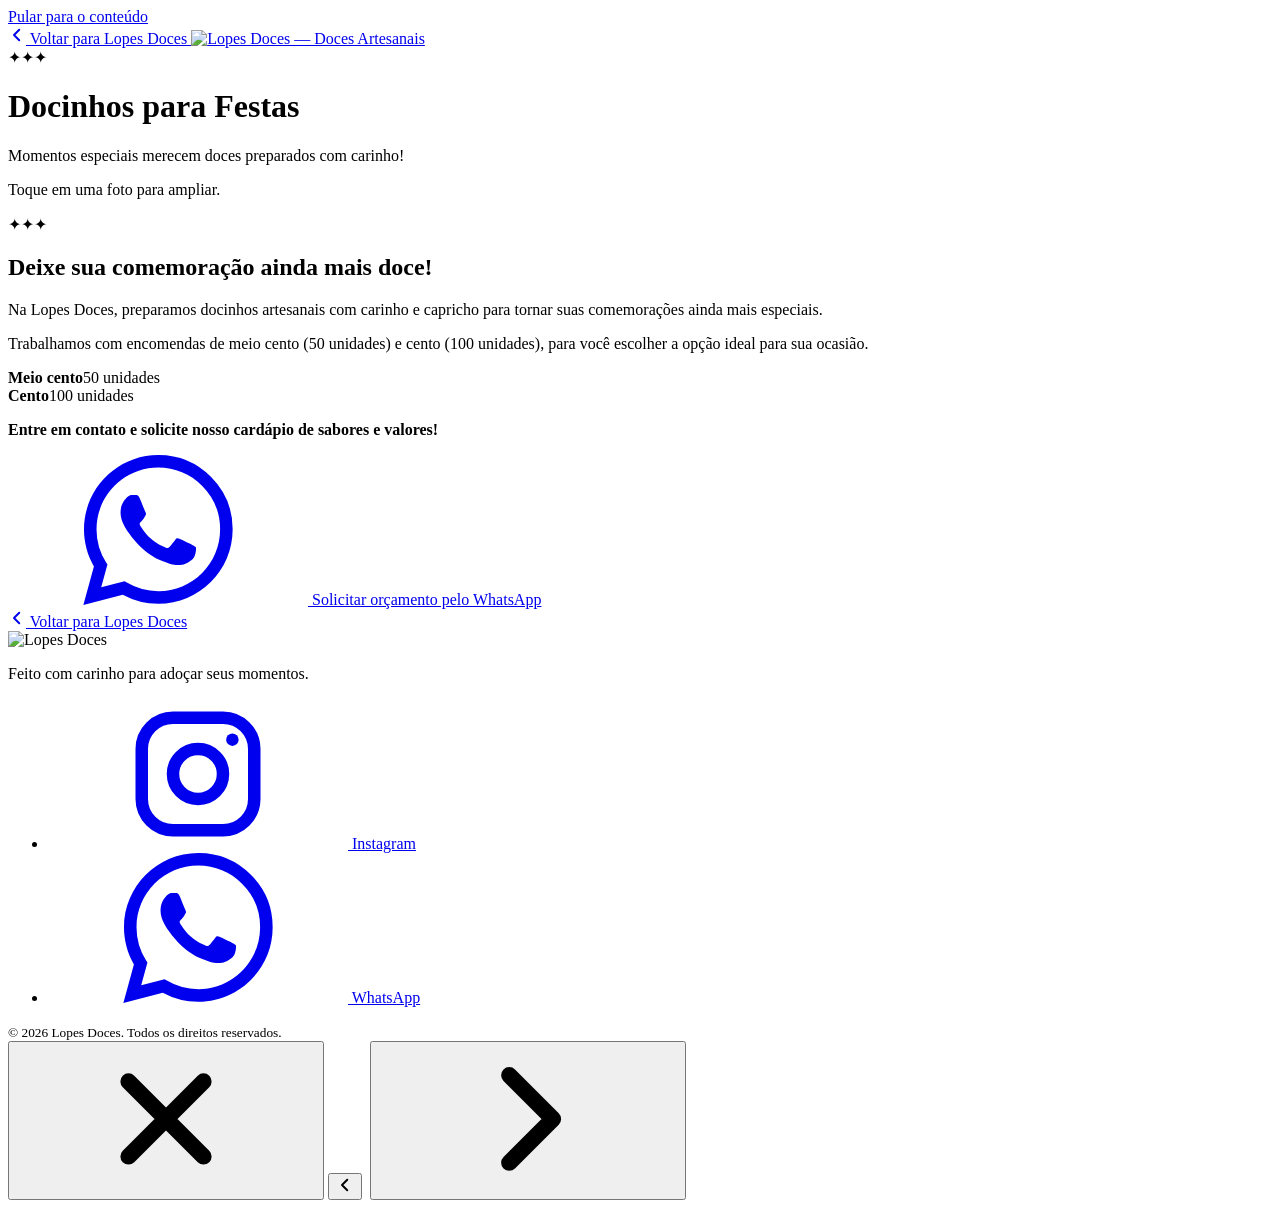
==== festas.html @ 7e941fe3 "Adicionando Arquivos do site Lopes Doces" ====
<!DOCTYPE html>
<html lang="pt-BR">
<head>
  <meta charset="UTF-8">
  <meta name="viewport" content="width=device-width, initial-scale=1">

  <!-- SEO básico -->
  <title>Docinhos para Festas | Lopes Doces</title>
  <meta name="description" content="Docinhos artesanais para festas da Lopes Doces. Encomendas de meio cento (50 unidades) e cento (100 unidades). Solicite seu orçamento pelo WhatsApp.">
  <meta name="theme-color" content="#fceaea">

  <!-- Quando publicar, use o endereço completo da imagem em og:image -->
  <meta property="og:type" content="website">
  <meta property="og:title" content="Docinhos para Festas | Lopes Doces">
  <meta property="og:description" content="Momentos especiais merecem doces preparados com carinho!">
  <meta property="og:image" content="assets/festas/docinhos-festa-02.jpg">
  <meta property="og:locale" content="pt_BR">

  <link rel="icon" type="image/png" sizes="64x64" href="assets/favicon.png">
  <link rel="apple-touch-icon" href="assets/apple-touch-icon.png">
  <link rel="stylesheet" href="css/fonte-montserrat.css">
  <link rel="stylesheet" href="css/style.css">
</head>
<body>

  <!-- Ícones (desenhados uma vez e reutilizados com <use>) -->
  <svg xmlns="http://www.w3.org/2000/svg" style="display:none">
    <symbol id="i-whatsapp" viewBox="0 0 24 24"><path fill="currentColor" d="M17.472 14.382c-.297-.149-1.758-.867-2.03-.967-.273-.099-.471-.148-.67.15-.197.297-.767.966-.94 1.164-.173.199-.347.223-.644.075-.297-.15-1.255-.463-2.39-1.475-.883-.788-1.48-1.761-1.653-2.059-.173-.297-.018-.458.13-.606.134-.133.298-.347.446-.52.149-.174.198-.298.298-.497.099-.198.05-.371-.025-.52-.075-.149-.669-1.612-.916-2.207-.242-.579-.487-.5-.669-.51-.173-.008-.371-.01-.57-.01-.198 0-.52.074-.792.372-.272.297-1.04 1.016-1.04 2.479 0 1.462 1.065 2.875 1.213 3.074.149.198 2.096 3.2 5.077 4.487.709.306 1.262.489 1.694.625.712.227 1.36.195 1.871.118.571-.085 1.758-.719 2.006-1.413.248-.694.248-1.289.173-1.413-.074-.124-.272-.198-.57-.347m-5.421 7.403h-.004a9.87 9.87 0 0 1-5.031-1.378l-.361-.214-3.741.982.998-3.648-.235-.374a9.86 9.86 0 0 1-1.51-5.26c.001-5.45 4.436-9.884 9.888-9.884 2.64 0 5.122 1.03 6.988 2.898a9.825 9.825 0 0 1 2.893 6.994c-.003 5.45-4.437 9.884-9.885 9.884m8.413-18.297A11.815 11.815 0 0 0 12.05 0C5.495 0 .16 5.335.157 11.892c0 2.096.547 4.142 1.588 5.945L.057 24l6.305-1.654a11.882 11.882 0 0 0 5.683 1.448h.005c6.554 0 11.89-5.335 11.893-11.893a11.821 11.821 0 0 0-3.48-8.413z"/></symbol>
    <symbol id="i-instagram" viewBox="0 0 24 24"><g fill="none" stroke="currentColor" stroke-width="2" stroke-linecap="round"><rect x="3" y="3" width="18" height="18" rx="5"/><circle cx="12" cy="12" r="4"/></g><circle cx="17.5" cy="6.5" r="1" fill="currentColor"/></symbol>
    <symbol id="i-voltar" viewBox="0 0 24 24"><path fill="none" stroke="currentColor" stroke-width="2.6" stroke-linecap="round" stroke-linejoin="round" d="M15 5l-7 7 7 7"/></symbol>
    <symbol id="i-avancar" viewBox="0 0 24 24"><path fill="none" stroke="currentColor" stroke-width="2.6" stroke-linecap="round" stroke-linejoin="round" d="M9 5l7 7-7 7"/></symbol>
    <symbol id="i-fechar" viewBox="0 0 24 24"><path fill="none" stroke="currentColor" stroke-width="2.6" stroke-linecap="round" d="M6 6l12 12M18 6L6 18"/></symbol>
  </svg>

  <a class="pular" href="#conteudo">Pular para o conteúdo</a>

  <!-- ===================== CABEÇALHO ===================== -->
  <header class="topo topo-festas">
    <a class="botao-discreto voltar-topo" href="index.html">
      <svg width="18" height="18" aria-hidden="true"><use href="#i-voltar"/></svg>
      Voltar para Lopes Doces
    </a>
    <a href="index.html" aria-label="Lopes Doces — página inicial">
      <picture><source srcset="assets/logo-lopes-doces.webp" type="image/webp"><img class="logo" src="assets/logo-lopes-doces.png" alt="Lopes Doces — Doces Artesanais" width="895" height="744" fetchpriority="high"></picture>
    </a>
    <div class="estrelas" aria-hidden="true"><span>✦</span><span>✦</span><span>✦</span></div>
    <h1 class="titulo">Docinhos para Festas</h1>
    <p class="subtitulo texto-suave">Momentos especiais merecem doces preparados com carinho!</p>
  </header>

  <main id="conteudo">

    <!-- ===================== GALERIA =====================
         As fotos são montadas automaticamente pelo js/script.js
         a partir da lista FOTOS_FESTAS em js/config.js. -->
    <section class="secao" aria-label="Galeria de docinhos para festas">
      <div class="container">
        <ul class="galeria" id="galeria-festas" data-galeria></ul>
        <noscript><p class="galeria-dica">Ative o JavaScript do navegador para ver a galeria de fotos.</p></noscript>
        <p class="galeria-dica">Toque em uma foto para ampliar.</p>
      </div>
    </section>

    <!-- ===================== APRESENTAÇÃO COMERCIAL ===================== -->
    <section class="secao sem-topo" aria-labelledby="titulo-comercial">
      <div class="container">
        <div class="cartao comercial">
          <div class="estrelas" aria-hidden="true"><span>✦</span><span>✦</span><span>✦</span></div>
          <h2 id="titulo-comercial" class="titulo">Deixe sua comemoração ainda mais doce!</h2>
          <p>Na Lopes Doces, preparamos docinhos artesanais com carinho e capricho para tornar suas comemorações ainda mais especiais.</p>
          <p>Trabalhamos com encomendas de meio cento (50 unidades) e cento (100 unidades), para você escolher a opção ideal para sua ocasião.</p>

          <div class="quantidades" aria-hidden="true">
            <div class="quantidade"><strong>Meio cento</strong><span>50 unidades</span></div>
            <div class="quantidade"><strong>Cento</strong><span>100 unidades</span></div>
          </div>

          <p><strong>Entre em contato e solicite nosso cardápio de sabores e valores!</strong></p>

          <!-- Abre o WhatsApp com a mensagem de orçamento (definida em js/config.js) -->
          <a class="botao botao-whatsapp botao-orcamento" data-link="whatsapp-orcamento" href="#">
            <svg aria-hidden="true"><use href="#i-whatsapp"/></svg>
            Solicitar orçamento pelo WhatsApp
          </a>
        </div>

        <div class="voltar-rodape">
          <a class="botao-discreto" href="index.html">
            <svg width="18" height="18" aria-hidden="true"><use href="#i-voltar"/></svg>
            Voltar para Lopes Doces
          </a>
        </div>
      </div>
    </section>

  </main>

  <!-- ===================== RODAPÉ ===================== -->
  <footer class="rodape">
    <div class="container">
      <picture><source srcset="assets/logo-lopes-doces.webp" type="image/webp"><img class="logo-rodape" src="assets/logo-lopes-doces.png" alt="Lopes Doces" width="895" height="744" loading="lazy"></picture>
      <p class="rodape-frase">Feito com carinho para adoçar seus momentos.</p>
      <ul class="rodape-links">
        <li><a data-link="instagram" href="https://www.instagram.com/lopesdoces_2026/" target="_blank" rel="noopener noreferrer">
          <svg aria-hidden="true"><use href="#i-instagram"/></svg>
          Instagram</a></li>
        <li><a data-link="whatsapp-contato" href="#">
          <svg aria-hidden="true"><use href="#i-whatsapp"/></svg>
          WhatsApp</a></li>
      </ul>
      <small>© <span data-ano>2026</span> Lopes Doces. Todos os direitos reservados.</small>
    </div>
  </footer>

  <!-- Lightbox: ampliação das fotos (controlado por js/script.js) -->
  <div class="lightbox" id="lightbox" role="dialog" aria-modal="true" aria-label="Foto ampliada" aria-hidden="true">
    <button type="button" class="lightbox-btn lightbox-fechar" aria-label="Fechar foto ampliada">
      <svg aria-hidden="true"><use href="#i-fechar"/></svg>
    </button>
    <button type="button" class="lightbox-btn lightbox-anterior" aria-label="Foto anterior">
      <svg width="18" height="18" aria-hidden="true"><use href="#i-voltar"/></svg>
    </button>
    <img src="data:," alt="">
    <button type="button" class="lightbox-btn lightbox-proxima" aria-label="Próxima foto">
      <svg aria-hidden="true"><use href="#i-avancar"/></svg>
    </button>
    <p class="lightbox-contador" aria-live="polite"></p>
  </div>

  <script src="js/config.js"></script>
  <script src="js/script.js"></script>
</body>
</html>
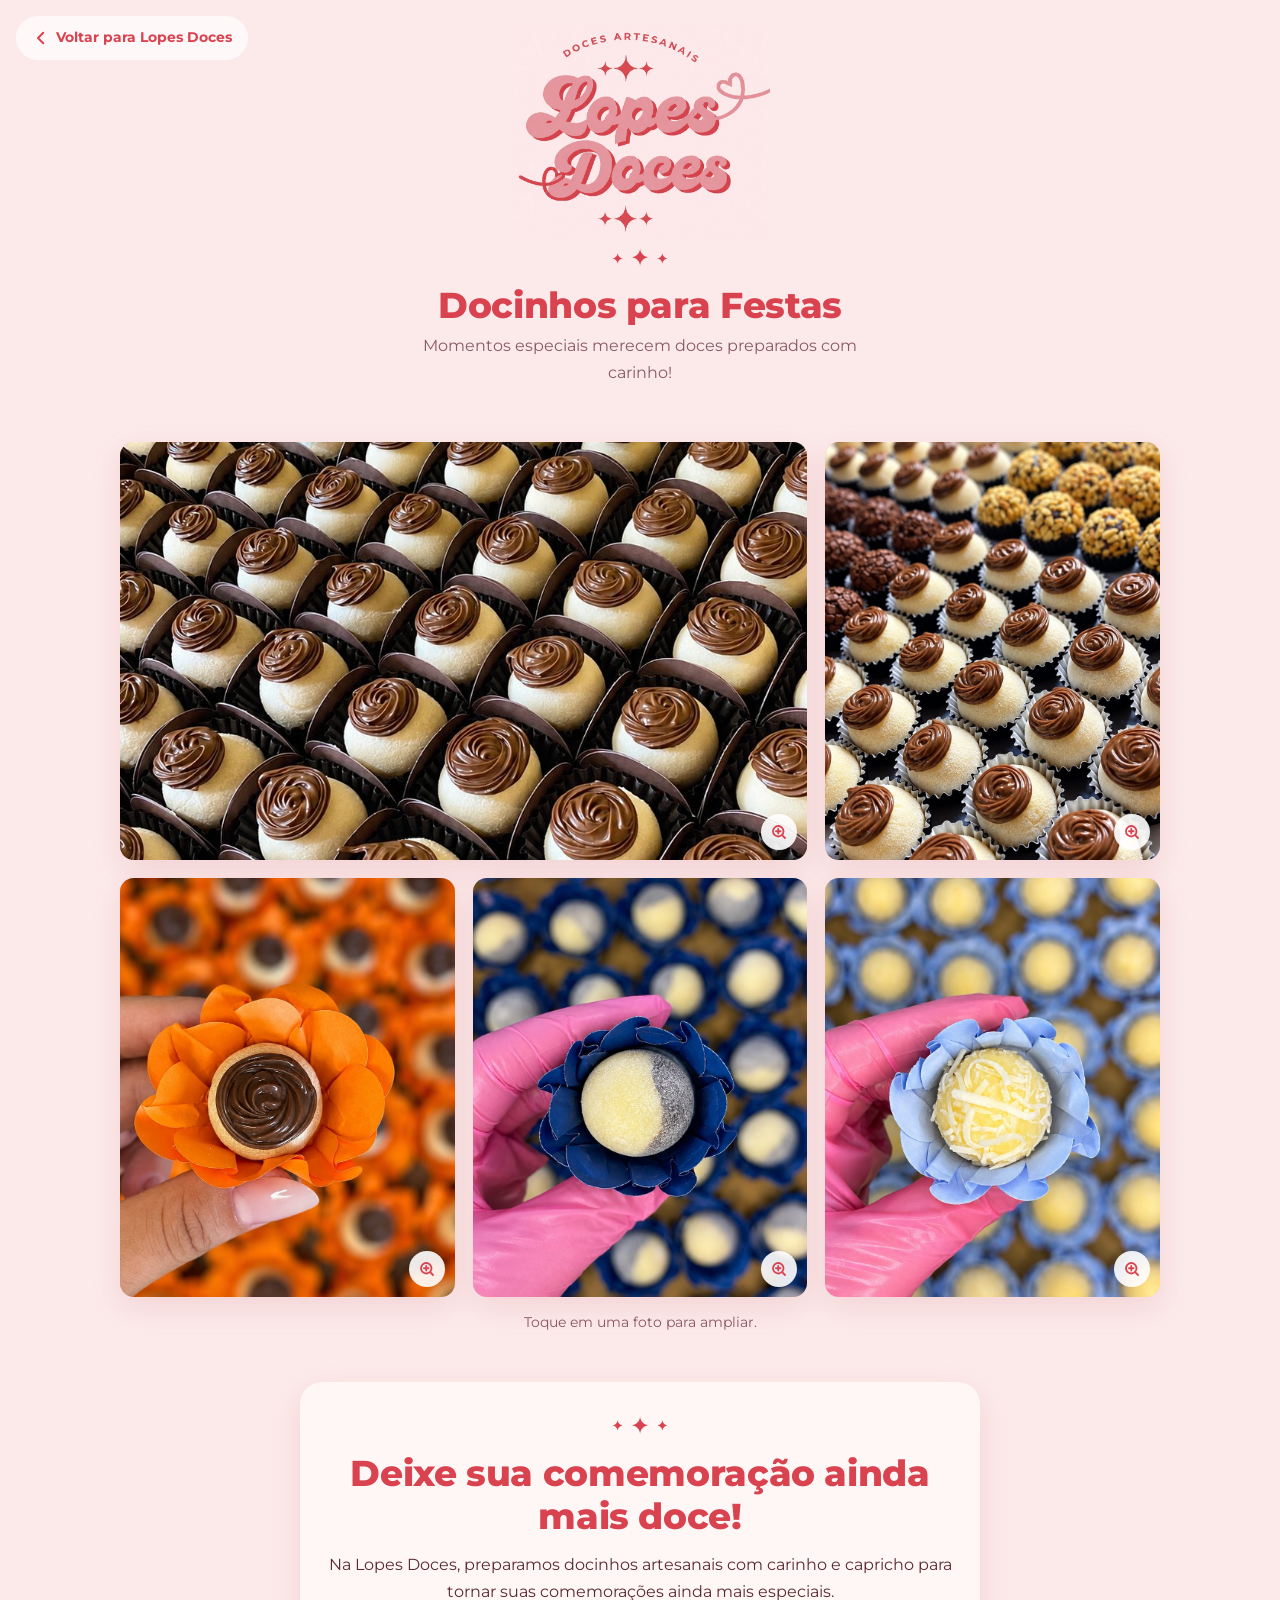
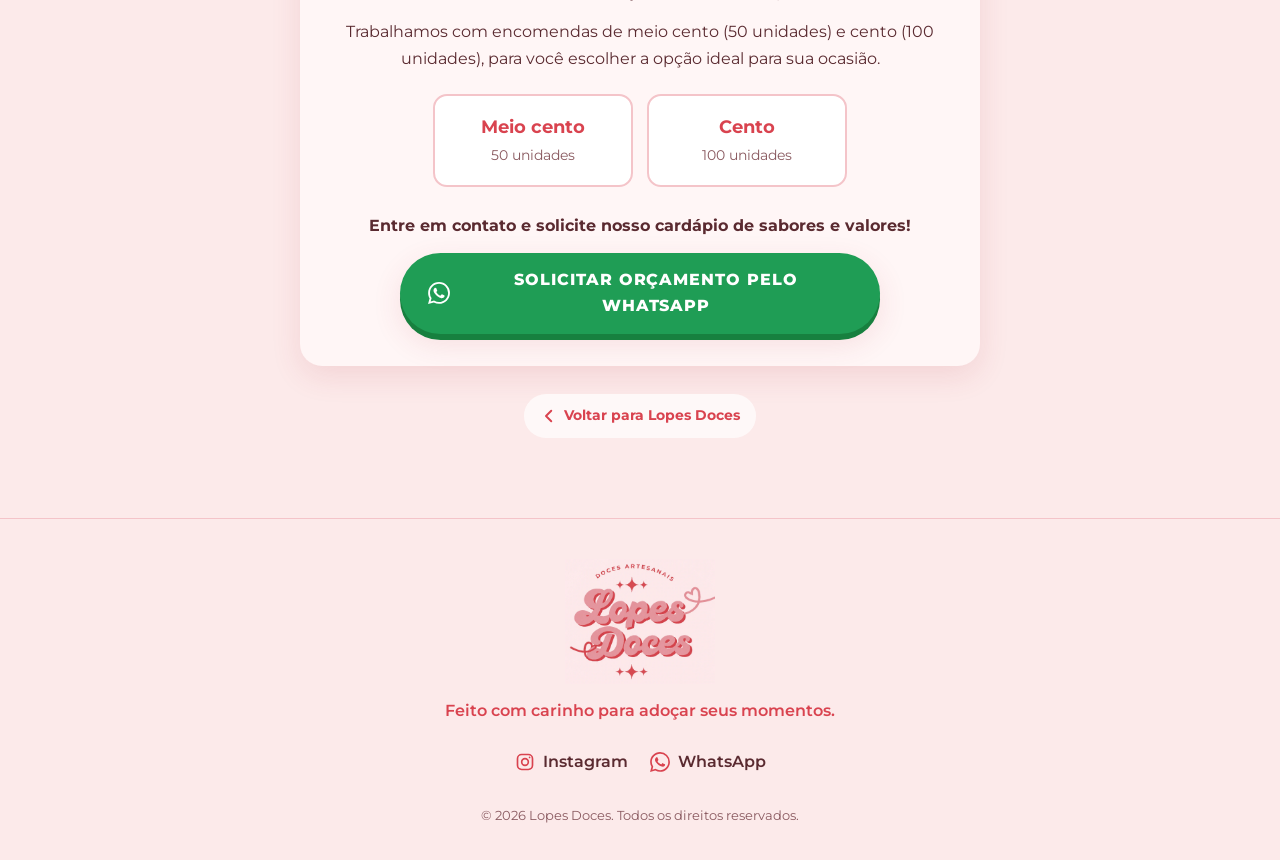
==== commit 458dda9e: "Add files via upload" ====
--- a/festas.html
+++ b/festas.html
@@ -13,13 +13,13 @@
   <meta property="og:type" content="website">
   <meta property="og:title" content="Docinhos para Festas | Lopes Doces">
   <meta property="og:description" content="Momentos especiais merecem doces preparados com carinho!">
-  <meta property="og:image" content="assets/festas/docinhos-festa-02.jpg">
+  <meta property="og:image" content="docinhos-festa-02.jpg">
   <meta property="og:locale" content="pt_BR">
 
-  <link rel="icon" type="image/png" sizes="64x64" href="assets/favicon.png">
-  <link rel="apple-touch-icon" href="assets/apple-touch-icon.png">
-  <link rel="stylesheet" href="css/fonte-montserrat.css">
-  <link rel="stylesheet" href="css/style.css">
+  <link rel="icon" type="image/png" sizes="64x64" href="favicon.png">
+  <link rel="apple-touch-icon" href="apple-touch-icon.png">
+  <link rel="stylesheet" href="fonte-montserrat.css">
+  <link rel="stylesheet" href="style.css">
 </head>
 <body>
 
@@ -41,7 +41,7 @@
       Voltar para Lopes Doces
     </a>
     <a href="index.html" aria-label="Lopes Doces — página inicial">
-      <picture><source srcset="assets/logo-lopes-doces.webp" type="image/webp"><img class="logo" src="assets/logo-lopes-doces.png" alt="Lopes Doces — Doces Artesanais" width="895" height="744" fetchpriority="high"></picture>
+      <picture><source srcset="logo-lopes-doces.webp" type="image/webp"><img class="logo" src="logo-lopes-doces.png" alt="Lopes Doces — Doces Artesanais" width="895" height="744" fetchpriority="high"></picture>
     </a>
     <div class="estrelas" aria-hidden="true"><span>✦</span><span>✦</span><span>✦</span></div>
     <h1 class="titulo">Docinhos para Festas</h1>
@@ -51,8 +51,8 @@
   <main id="conteudo">
 
     <!-- ===================== GALERIA =====================
-         As fotos são montadas automaticamente pelo js/script.js
-         a partir da lista FOTOS_FESTAS em js/config.js. -->
+         As fotos são montadas automaticamente pelo script.js
+         a partir da lista FOTOS_FESTAS em config.js. -->
     <section class="secao" aria-label="Galeria de docinhos para festas">
       <div class="container">
         <ul class="galeria" id="galeria-festas" data-galeria></ul>
@@ -77,7 +77,7 @@
 
           <p><strong>Entre em contato e solicite nosso cardápio de sabores e valores!</strong></p>
 
-          <!-- Abre o WhatsApp com a mensagem de orçamento (definida em js/config.js) -->
+          <!-- Abre o WhatsApp com a mensagem de orçamento (definida em config.js) -->
           <a class="botao botao-whatsapp botao-orcamento" data-link="whatsapp-orcamento" href="#">
             <svg aria-hidden="true"><use href="#i-whatsapp"/></svg>
             Solicitar orçamento pelo WhatsApp
@@ -98,7 +98,7 @@
   <!-- ===================== RODAPÉ ===================== -->
   <footer class="rodape">
     <div class="container">
-      <picture><source srcset="assets/logo-lopes-doces.webp" type="image/webp"><img class="logo-rodape" src="assets/logo-lopes-doces.png" alt="Lopes Doces" width="895" height="744" loading="lazy"></picture>
+      <picture><source srcset="logo-lopes-doces.webp" type="image/webp"><img class="logo-rodape" src="logo-lopes-doces.png" alt="Lopes Doces" width="895" height="744" loading="lazy"></picture>
       <p class="rodape-frase">Feito com carinho para adoçar seus momentos.</p>
       <ul class="rodape-links">
         <li><a data-link="instagram" href="https://www.instagram.com/lopesdoces_2026/" target="_blank" rel="noopener noreferrer">
@@ -112,7 +112,7 @@
     </div>
   </footer>
 
-  <!-- Lightbox: ampliação das fotos (controlado por js/script.js) -->
+  <!-- Lightbox: ampliação das fotos (controlado por script.js) -->
   <div class="lightbox" id="lightbox" role="dialog" aria-modal="true" aria-label="Foto ampliada" aria-hidden="true">
     <button type="button" class="lightbox-btn lightbox-fechar" aria-label="Fechar foto ampliada">
       <svg aria-hidden="true"><use href="#i-fechar"/></svg>
@@ -127,7 +127,7 @@
     <p class="lightbox-contador" aria-live="polite"></p>
   </div>
 
-  <script src="js/config.js"></script>
-  <script src="js/script.js"></script>
+  <script src="config.js"></script>
+  <script src="script.js"></script>
 </body>
 </html>
--- a/fonte-montserrat.css
+++ b/fonte-montserrat.css
@@ -0,0 +1,2 @@
+/* Fonte Montserrat (licença OFL) embutida em base64 */
+@font-face{font-family:"Montserrat";src:url([data-uri]) format("woff");font-weight:100 900;font-display:swap}
--- a/style.css
+++ b/style.css
@@ -0,0 +1,562 @@
+/* =========================================================
+   LOPES DOCES — ESTILOS
+   Cores e tipografia tiradas da logo oficial:
+   - fundo rosa-claro da logo, rosa das letras, vermelho da sombra
+   - Montserrat em caixa alta espaçada (como "DOCES ARTESANAIS")
+   - estrelinhas ✦ como elemento gráfico
+   ========================================================= */
+
+/* ---------- 1. Fonte ----------
+   A Montserrat fica no arquivo fonte-montserrat.css (embutida),
+   assim funciona até abrindo o site com dois cliques, sem internet.
+   O arquivo original é montserrat-variable.woff. */
+
+/* ---------- 2. Variáveis (mude aqui para ajustar o site todo) ---------- */
+:root {
+  --rosa-fundo: #fceaea;     /* fundo da logo */
+  --rosa-claro: #fff6f6;     /* cartões */
+  --rosa: #e8919a;           /* preenchimento das letras da logo */
+  --rosa-medio: #f4c4c9;
+  --vermelho: #d9434f;       /* sombra das letras da logo */
+  --vermelho-escuro: #b8323e;
+  --texto: #5a2a30;          /* texto principal (vinho suave, boa leitura) */
+  --texto-suave: #8a5a60;
+  --branco: #ffffff;
+  --whatsapp: #1f9d55;
+  --whatsapp-escuro: #17803f;
+
+  --raio: 22px;
+  --raio-pequeno: 14px;
+  --sombra: 0 10px 30px rgba(185, 50, 62, 0.12);
+  --sombra-forte: 0 14px 34px rgba(185, 50, 62, 0.22);
+  --largura: 1080px;
+  --fonte: "Montserrat", system-ui, -apple-system, "Segoe UI", Roboto, sans-serif;
+}
+
+/* ---------- 3. Base ---------- */
+*,
+*::before,
+*::after { box-sizing: border-box; }
+
+html { scroll-behavior: smooth; -webkit-text-size-adjust: 100%; }
+
+@media (prefers-reduced-motion: reduce) {
+  html { scroll-behavior: auto; }
+  *, *::before, *::after { transition: none !important; animation: none !important; }
+}
+
+body {
+  margin: 0;
+  font-family: var(--fonte);
+  font-size: 1rem;
+  line-height: 1.65;
+  color: var(--texto);
+  background: var(--rosa-fundo);
+}
+
+img { max-width: 100%; height: auto; display: block; }
+
+/* Garante que o atributo hidden sempre esconda (mesmo com display definido) */
+[hidden] { display: none !important; }
+
+a { color: var(--vermelho); }
+
+:focus-visible {
+  outline: 3px solid var(--vermelho);
+  outline-offset: 3px;
+  border-radius: 6px;
+}
+
+.container {
+  width: 100%;
+  max-width: var(--largura);
+  margin: 0 auto;
+  padding: 0 20px;
+}
+
+.secao { padding: 48px 0; }
+.secao.sem-topo { padding-top: 0; }
+.secao.topo-curto { padding-top: 8px; }
+
+/* Link "pular para o conteúdo" (acessibilidade: aparece só no teclado) */
+.pular {
+  position: absolute;
+  left: -999px;
+  top: 8px;
+  background: var(--vermelho);
+  color: var(--branco);
+  padding: 10px 16px;
+  border-radius: 10px;
+  z-index: 100;
+}
+.pular:focus { left: 8px; }
+
+
+/* ---------- 4. Tipografia ---------- */
+.rotulo {
+  display: inline-block;
+  font-size: 0.78rem;
+  font-weight: 700;
+  letter-spacing: 0.22em;
+  text-transform: uppercase;
+  color: var(--vermelho);
+  margin: 0 0 10px;
+}
+
+.titulo {
+  font-size: clamp(1.55rem, 4.8vw, 2.25rem);
+  font-weight: 800;
+  line-height: 1.2;
+  color: var(--vermelho);
+  margin: 0 0 14px;
+  letter-spacing: -0.01em;
+}
+
+.texto-suave { color: var(--texto-suave); }
+
+/* Estrelinhas da logo como divisória */
+.estrelas {
+  display: flex;
+  justify-content: center;
+  gap: 6px;
+  color: var(--vermelho);
+  margin: 0 auto 14px;
+  line-height: 1;
+}
+.estrelas span:nth-child(2) { font-size: 1.5rem; }
+.estrelas span:nth-child(1),
+.estrelas span:nth-child(3) { font-size: 0.95rem; align-self: center; }
+
+/* ---------- 5. Botões ---------- */
+.botao {
+  display: inline-flex;
+  align-items: center;
+  justify-content: center;
+  gap: 10px;
+  min-height: 56px;
+  padding: 14px 28px;
+  border: 0;
+  border-radius: 999px;
+  font-family: inherit;
+  font-size: 0.95rem;
+  font-weight: 800;
+  letter-spacing: 0.06em;
+  text-transform: uppercase;
+  text-decoration: none;
+  text-align: center;
+  cursor: pointer;
+  transition: transform 0.2s ease, box-shadow 0.2s ease, background-color 0.2s ease;
+}
+.botao:hover { transform: translateY(-2px); }
+.botao:active { transform: translateY(0); }
+.botao svg { width: 22px; height: 22px; flex-shrink: 0; }
+
+.botao-principal {
+  background: var(--vermelho);
+  color: var(--branco);
+  box-shadow: 0 6px 0 var(--vermelho-escuro), var(--sombra);
+}
+.botao-principal:hover { box-shadow: 0 8px 0 var(--vermelho-escuro), var(--sombra-forte); }
+
+.botao-whatsapp {
+  background: var(--whatsapp);
+  color: var(--branco);
+  box-shadow: 0 6px 0 var(--whatsapp-escuro), var(--sombra);
+}
+
+.botao-instagram {
+  background: var(--branco);
+  color: var(--texto);
+  border: 2px solid var(--rosa-medio);
+  text-transform: none;
+  letter-spacing: 0;
+}
+.botao-instagram svg { color: var(--vermelho); }
+
+.botao-largo { width: 100%; max-width: 420px; }
+
+.botao-discreto {
+  display: inline-flex;
+  align-items: center;
+  gap: 6px;
+  min-height: 44px;
+  padding: 8px 16px;
+  border-radius: 999px;
+  background: rgba(255, 255, 255, 0.7);
+  color: var(--vermelho);
+  font-weight: 700;
+  font-size: 0.9rem;
+  text-decoration: none;
+}
+.botao-discreto:hover { background: var(--branco); }
+
+/* ---------- 6. Cabeçalho com logo ---------- */
+.topo { padding: 28px 0 8px; text-align: center; }
+.topo .logo {
+  width: min(78vw, 400px);
+  margin: 0 auto;
+}
+
+/* ---------- 7. Sobre nós ---------- */
+.sobre {
+  max-width: 640px;
+  margin: 0 auto;
+  text-align: center;
+}
+.sobre h1 { margin-bottom: 18px; }
+.sobre p { margin: 0 0 12px; }
+.sobre .assinatura {
+  font-weight: 700;
+  color: var(--vermelho);
+  margin-top: 18px;
+}
+
+/* ---------- 8. Destaque: foto principal + delivery ---------- */
+.destaque {
+  display: grid;
+  gap: 28px;
+  align-items: center;
+}
+.foto-principal {
+  margin: 0;
+  border-radius: var(--raio);
+  overflow: hidden;
+  box-shadow: var(--sombra-forte);
+  background: var(--rosa-medio);
+  max-width: 460px;
+  justify-self: center;
+  width: 100%;
+}
+.foto-principal img { width: 100%; aspect-ratio: 4 / 5; object-fit: cover; object-position: center 55%; }
+
+.cartao {
+  background: var(--rosa-claro);
+  border-radius: var(--raio);
+  padding: 32px 24px;
+  box-shadow: var(--sombra);
+  text-align: center;
+}
+.cartao p { margin: 0 0 22px; }
+
+@media (min-width: 820px) {
+  .destaque { grid-template-columns: 1fr 1fr; gap: 48px; }
+  .destaque .cartao { padding: 48px 40px; }
+}
+
+/* Faixa com algumas delícias */
+.delicias {
+  display: grid;
+  grid-template-columns: repeat(2, 1fr);
+  gap: 12px;
+  margin-top: 28px;
+  list-style: none;
+  padding: 0;
+}
+@media (min-width: 720px) { .delicias { grid-template-columns: repeat(4, 1fr); gap: 18px; } }
+
+.delicias button {
+  display: block;
+  width: 100%;
+  padding: 0;
+  border: 0;
+  background: var(--rosa-medio);
+  border-radius: var(--raio-pequeno);
+  overflow: hidden;
+  cursor: zoom-in;
+  box-shadow: var(--sombra);
+}
+.delicias img {
+  width: 100%;
+  aspect-ratio: 4 / 5;
+  object-fit: cover;
+  transition: transform 0.35s ease;
+}
+.delicias button:hover img { transform: scale(1.04); }
+
+/* ---------- 9. Bloco Docinhos para Festas ---------- */
+.festas-chamada {
+  display: grid;
+  gap: 24px;
+  background: var(--branco);
+  border-radius: var(--raio);
+  padding: 24px;
+  box-shadow: var(--sombra);
+  border: 2px dashed var(--rosa-medio);
+}
+.festas-fotos {
+  display: grid;
+  grid-template-columns: 1.3fr 1fr;
+  grid-template-rows: repeat(2, minmax(0, 1fr));
+  gap: 10px;
+  height: 300px;
+}
+.festas-fotos img {
+  min-height: 0;
+  width: 100%;
+  height: 100%;
+  object-fit: cover;
+  border-radius: var(--raio-pequeno);
+}
+.festas-fotos img:first-child { grid-row: span 2; }
+.festas-texto { text-align: center; }
+.festas-texto p { margin: 0 0 22px; }
+
+@media (min-width: 820px) {
+  .festas-chamada { grid-template-columns: 1fr 1fr; align-items: center; padding: 36px; gap: 40px; }
+  .festas-fotos { height: 380px; }
+  .festas-texto { text-align: left; }
+}
+
+/* ---------- 10. Contato ---------- */
+.contato { text-align: center; }
+.contato-botoes {
+  display: flex;
+  flex-direction: column;
+  align-items: center;
+  gap: 14px;
+  margin-top: 10px;
+}
+@media (min-width: 720px) {
+  .contato-botoes { flex-direction: row; justify-content: center; }
+  .contato-botoes .botao { width: auto; min-width: 300px; }
+}
+
+/* ---------- 11. Horários ---------- */
+.horarios {
+  max-width: 560px;
+  margin: 0 auto;
+  text-align: center;
+}
+.horarios-icone {
+  width: 52px;
+  height: 52px;
+  margin: 0 auto 12px;
+  display: grid;
+  place-items: center;
+  border-radius: 50%;
+  background: var(--rosa-fundo);
+  color: var(--vermelho);
+}
+.horarios-icone svg { width: 28px; height: 28px; }
+.horarios .rotulo { margin-bottom: 4px; }
+.horarios-dias {
+  font-size: 1.15rem;
+  font-weight: 800;
+  color: var(--texto);
+  margin: 0;
+}
+.horarios-hora {
+  font-size: 1.6rem;
+  font-weight: 800;
+  color: var(--vermelho);
+  margin: 2px 0 18px;
+}
+.horarios-obs {
+  font-size: 0.9rem;
+  color: var(--texto-suave);
+  margin: 0;
+  padding-top: 16px;
+  border-top: 1px solid var(--rosa-medio);
+}
+
+/* ---------- 12. Rodapé ---------- */
+.rodape {
+  margin-top: 32px;
+  padding: 40px 0 32px;
+  background: var(--rosa-fundo); /* mesmo fundo da logo, para ela se fundir */
+  text-align: center;
+  border-top: 1px solid var(--rosa-medio);
+}
+.rodape .logo-rodape { width: 150px; margin: 0 auto 14px; }
+.rodape-frase { font-weight: 600; color: var(--vermelho); margin: 0 0 16px; }
+.rodape-links {
+  display: flex;
+  justify-content: center;
+  flex-wrap: wrap;
+  gap: 10px 22px;
+  list-style: none;
+  padding: 0;
+  margin: 0 0 18px;
+}
+.rodape-links a {
+  display: inline-flex;
+  align-items: center;
+  gap: 8px;
+  min-height: 44px;
+  color: var(--texto);
+  font-weight: 600;
+  text-decoration: none;
+}
+.rodape-links a:hover { color: var(--vermelho); }
+.rodape-links svg { width: 20px; height: 20px; color: var(--vermelho); }
+.rodape small { color: var(--texto-suave); font-size: 0.8rem; }
+
+/* ---------- 13. Página de festas ---------- */
+.topo-festas { position: relative; padding-top: 16px; }
+.topo-festas .voltar-topo { position: absolute; left: 16px; top: 16px; }
+.topo-festas .logo { width: min(58vw, 260px); margin: 60px auto 0; } /* espaço para o botão Voltar no celular */
+.topo-festas .estrelas { margin-top: 6px; }
+@media (min-width: 720px) { .topo-festas .logo { margin-top: 8px; } }
+.topo-festas h1 { margin: 10px 0 6px; }
+.topo-festas .subtitulo { margin: 0 auto; max-width: 520px; padding: 0 20px; }
+
+/* Galeria em grade */
+.galeria {
+  display: grid;
+  grid-template-columns: repeat(2, 1fr);
+  gap: 12px;
+  list-style: none;
+  padding: 0;
+  margin: 0;
+}
+@media (min-width: 720px) { .galeria { grid-template-columns: repeat(3, 1fr); gap: 18px; } }
+
+.galeria button {
+  position: relative;
+  display: block;
+  width: 100%;
+  padding: 0;
+  border: 0;
+  border-radius: var(--raio-pequeno);
+  overflow: hidden;
+  background: var(--rosa-medio);
+  cursor: zoom-in;
+  box-shadow: var(--sombra);
+}
+.galeria img {
+  width: 100%;
+  aspect-ratio: 4 / 5;
+  object-fit: cover;
+  transition: transform 0.35s ease;
+}
+.galeria button:hover img { transform: scale(1.04); }
+
+/* A primeira foto ganha destaque ocupando duas colunas
+   (assim a grade fica equilibrada com 5 fotos) */
+.galeria li:first-child { grid-column: span 2; }
+.galeria li:first-child img { aspect-ratio: 8 / 5; }
+@media (min-width: 720px) {
+  /* No tablet/computador a foto de destaque acompanha a altura da vizinha */
+  .galeria li:first-child button { height: 100%; }
+  .galeria li:first-child img {
+    position: absolute;
+    inset: 0;
+    height: 100%;
+    aspect-ratio: auto;
+  }
+}
+.galeria .lupa {
+  position: absolute;
+  right: 10px;
+  bottom: 10px;
+  width: 36px;
+  height: 36px;
+  display: grid;
+  place-items: center;
+  border-radius: 50%;
+  background: rgba(255, 255, 255, 0.9);
+  color: var(--vermelho);
+}
+.galeria .lupa svg { width: 18px; height: 18px; }
+.galeria-dica { text-align: center; font-size: 0.88rem; color: var(--texto-suave); margin: 14px 0 0; }
+
+/* Apresentação comercial */
+.comercial {
+  max-width: 680px;
+  margin: 0 auto;
+  text-align: center;
+}
+.comercial p { margin: 0 0 14px; }
+.quantidades {
+  display: flex;
+  justify-content: center;
+  gap: 14px;
+  margin: 22px 0 26px;
+  flex-wrap: wrap;
+}
+.quantidade {
+  flex: 1 1 120px;
+  max-width: 200px;
+  background: var(--branco);
+  border: 2px solid var(--rosa-medio);
+  border-radius: var(--raio-pequeno);
+  padding: 16px 12px;
+}
+.quantidade strong { display: block; white-space: nowrap; font-size: 1.15rem; color: var(--vermelho); }
+.quantidade span { font-size: 0.9rem; color: var(--texto-suave); }
+
+.botao-orcamento {
+  width: 100%;
+  max-width: 480px;
+  min-height: 64px;
+  font-size: 1rem;
+}
+
+.voltar-rodape { text-align: center; margin-top: 28px; }
+
+/* ---------- 14. Lightbox (ampliação das fotos) ---------- */
+.lightbox {
+  position: fixed;
+  inset: 0;
+  z-index: 50;
+  display: none;
+  align-items: center;
+  justify-content: center;
+  background: rgba(60, 20, 26, 0.92);
+  padding: 56px 12px;
+  touch-action: pan-y;
+}
+.lightbox.aberto { display: flex; }
+.lightbox img {
+  max-width: 100%;
+  max-height: 100%;
+  object-fit: contain;
+  border-radius: 12px;
+  box-shadow: 0 20px 60px rgba(0, 0, 0, 0.4);
+}
+.lightbox-btn {
+  position: absolute;
+  width: 48px;
+  height: 48px;
+  display: grid;
+  place-items: center;
+  border: 0;
+  border-radius: 50%;
+  background: rgba(255, 255, 255, 0.92);
+  color: var(--vermelho);
+  cursor: pointer;
+}
+.lightbox-btn svg { width: 24px; height: 24px; }
+.lightbox-fechar { top: 12px; right: 12px; }
+.lightbox-anterior { left: 10px; top: 50%; transform: translateY(-50%); }
+.lightbox-proxima { right: 10px; top: 50%; transform: translateY(-50%); }
+.lightbox-contador {
+  position: absolute;
+  bottom: 16px;
+  left: 50%;
+  transform: translateX(-50%);
+  color: var(--branco);
+  font-size: 0.9rem;
+  font-weight: 600;
+}
+body.sem-rolagem { overflow: hidden; }
+
+/* ---------- 15. Aviso (links ainda não configurados) ---------- */
+.aviso {
+  position: fixed;
+  left: 50%;
+  bottom: 20px;
+  transform: translate(-50%, 140%);
+  width: calc(100% - 32px);
+  max-width: 420px;
+  background: var(--texto);
+  color: var(--branco);
+  padding: 14px 18px;
+  border-radius: 14px;
+  font-size: 0.92rem;
+  text-align: center;
+  z-index: 60;
+  transition: transform 0.3s ease;
+  box-shadow: var(--sombra-forte);
+}
+.aviso.visivel { transform: translate(-50%, 0); }
